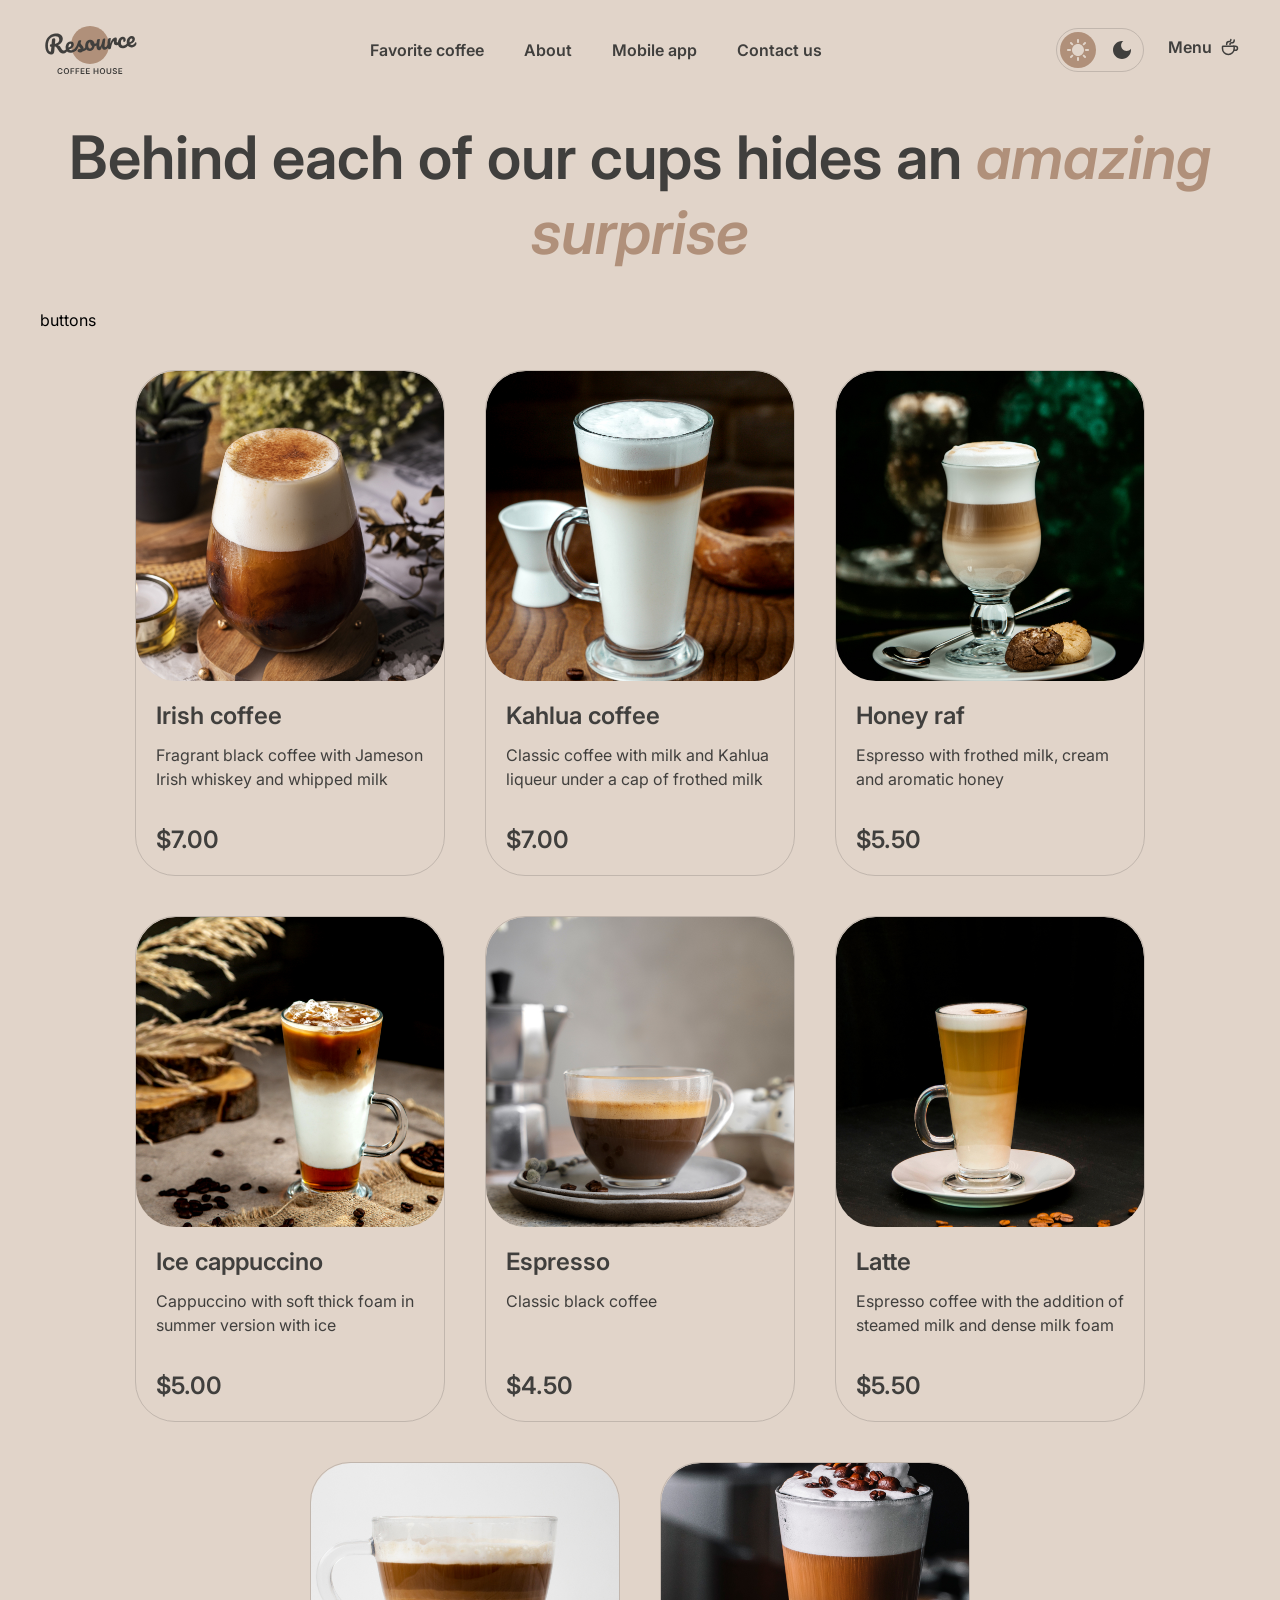
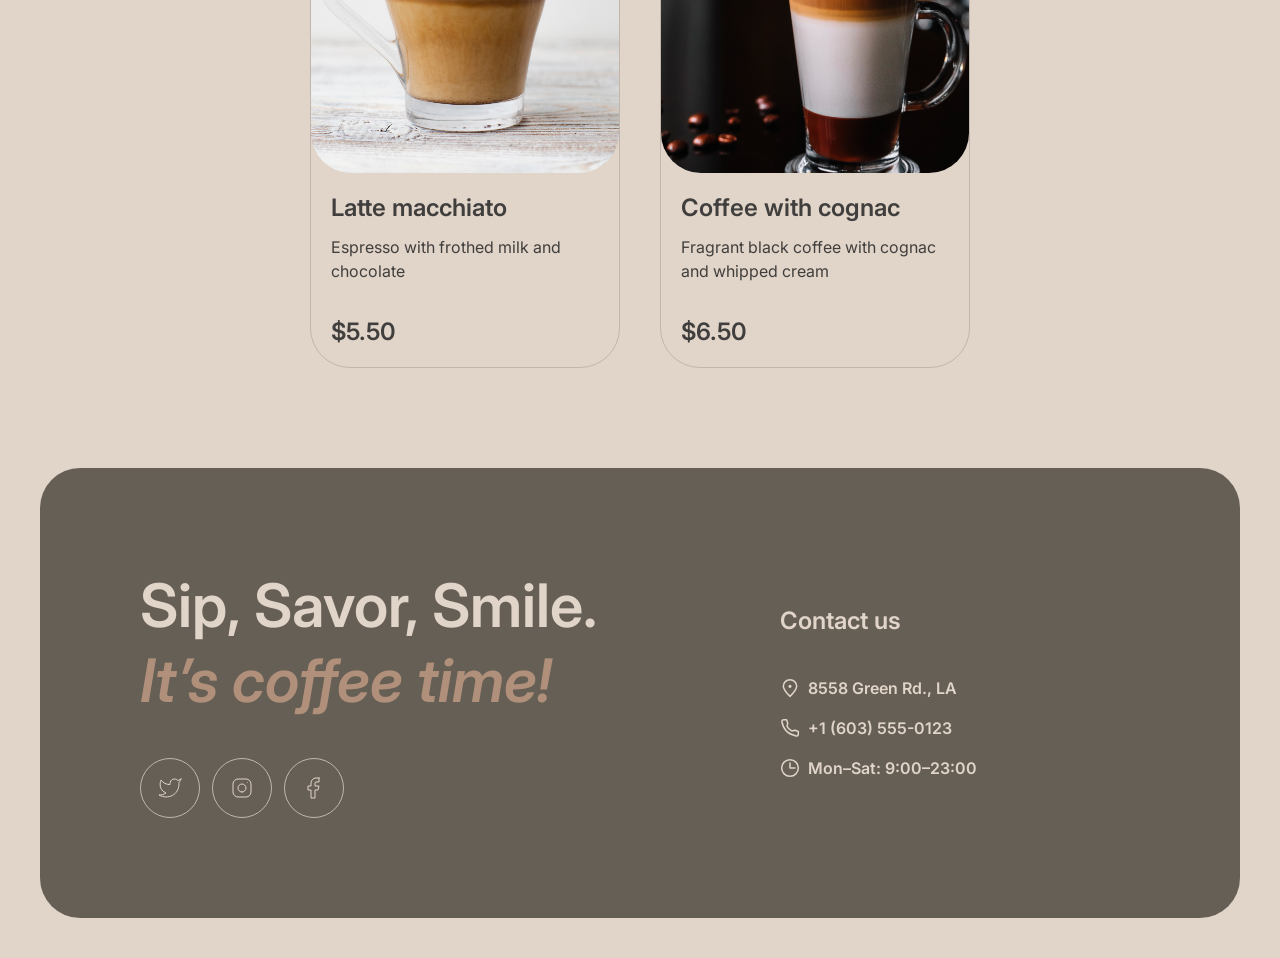
==== menu.html @ b84b6c37 "fix: add menu page" ====
<!doctype html>
<html lang="en">
<head>
    <meta charset="UTF-8">
    <meta name="viewport" content="width=device-width, initial-scale=1">
    <meta http-equiv="X-UA-Compatible" content="ie=edge">
    <link rel="stylesheet" href="styles/menu.css">
    <link rel="preconnect" href="https://fonts.googleapis.com">
    <link rel="preconnect" href="https://fonts.gstatic.com" crossorigin>
    <link href="https://fonts.googleapis.com/css2?family=Inter:ital,opsz,wght@0,14..32,100..900;1,14..32,100..900&display=swap" rel="stylesheet">
    <script src="./scripts/toggle-button.js" defer></script>
    <title>Coffee House - Menu</title>
</head>
<body>
    <header class="header">
        <div class="header-container">
        <div class="logo">
            <nav class="logo__nav">
                <a href="index.html" class="logo__link">
                    <img class="logo__img" src="pictures/svg/logo.svg" alt="Coffee House Logo">
                </a>
            </nav>
        </div>
        <nav class="header-container__nav">
            <ul class="navigation-list">
                <li class="navigation-list__item">
                    <a href="index.html" class="navigation-list__link">Favorite coffee</a>
                </li>
                <li class="navigation-list__item">
                    <a href="index.html" class="navigation-list__link">About</a>
                </li>
                <li class="navigation-list__item">
                    <a href="index.html" class="navigation-list__link">Mobile app</a>
                </li>
                <li class="navigation-list__item">
                    <a href="index.html" class="navigation-list__link">Contact us</a>
                </li>
            </ul>
        </nav>
        <div class="buttons">
            <button class="toggle-button" id="theme-button" aria-label="Toggle button">
                <span class="toggle-button__item toggle-button__item--sun">
                    <img src="pictures/svg/sun.svg" alt="Sun">
                </span>
                <span class="toggle-button__item toggle-button__item--moon">
                    <img src="pictures/svg/moon.svg" alt="Moon">
                </span>
            </button>
            <div class="burger-button">
                <div class="burger-button__item"></div>
                <div class="burger-button__item"></div>
            </div>
            <nav class="header-container__menu-button">
                <a href="menu.html" class="navigation-list__item navigation-list__link navigation-list__link_icon">
                    <span>Menu</span>
                    <img class="cup-icon__img" src="pictures/svg/coffee-cup.svg" alt="coffee-cup-icon">
                </a>
            </nav>
        </div>
    </div>
    </header>
    <main class="main">
        <section class="menu-container">
            <h1 class="menu-container__title">
                Behind each of our cups hides an <i>amazing surprise</i>
            </h1>
            <div>buttons</div>
            <ul class="menu-list">
                <li class="menu-list__item">
                    <div class="menu-list__image-box">
                        <img class="menu-list__img" src="./pictures/png/coffee-1.png" alt="Irish coffee">
                    </div>
                    <div class="menu-list-content">
                        <h2 class="menu-list-content__title">Irish coffee</h2>
                        <p class="menu-list-content__description">
                            Fragrant black coffee with
                            Jameson Irish whiskey and
                            whipped milk
                        </p>
                        <p class="menu-list-content__price">$7.00</p>
                    </div>
                </li>
                <li class="menu-list__item">
                    <div class="menu-list__image-box">
                        <img class="menu-list__img" src="./pictures/png/coffee-2.png" alt="Kahlua coffee">
                    </div>
                    <div class="menu-list-content">
                        <h2 class="menu-list-content__title">Kahlua coffee</h2>
                        <p class="menu-list-content__description">
                            Classic coffee with milk and Kahlua liqueur under a cap of frothed milk
                        </p>
                        <p class="menu-list-content__price">$7.00</p>
                    </div>
                </li>
                <li class="menu-list__item">
                    <div class="menu-list__image-box">
                        <img class="menu-list__img" src="./pictures/png/coffee-3.png" alt="Honey raf">
                    </div>
                    <div class="menu-list-content">
                        <h2 class="menu-list-content__title">Honey raf</h2>
                        <p class="menu-list-content__description">
                            Espresso with frothed milk, cream and aromatic honey
                        </p>
                        <p class="menu-list-content__price">$5.50</p>
                    </div>
                </li>
                <li class="menu-list__item">
                    <div class="menu-list__image-box">
                        <img class="menu-list__img" src="./pictures/png/coffee-4.png" alt="Ice cappuccino">
                    </div>
                    <div class="menu-list-content">
                        <h2 class="menu-list-content__title">Ice cappuccino</h2>
                        <p class="menu-list-content__description">
                            Cappuccino with soft thick foam in summer version with ice
                        </p>
                        <p class="menu-list-content__price">$5.00</p>
                    </div>
                </li>
                <li class="menu-list__item">
                    <div class="menu-list__image-box">
                        <img class="menu-list__img" src="./pictures/png/coffee-5.png" alt="Espresso">
                    </div>
                    <div class="menu-list-content">
                        <h2 class="menu-list-content__title">Espresso</h2>
                        <p class="menu-list-content__description">
                            Classic black coffee
                        </p>
                        <p class="menu-list-content__price">$4.50</p>
                    </div>
                </li>
                <li class="menu-list__item">
                    <div class="menu-list__image-box">
                        <img class="menu-list__img" src="./pictures/png/coffee-6.png" alt="Latte">
                    </div>
                    <div class="menu-list-content">
                        <h2 class="menu-list-content__title">Latte</h2>
                        <p class="menu-list-content__description">
                            Espresso coffee with the addition of steamed milk and dense milk foam
                        </p>
                        <p class="menu-list-content__price">$5.50</p>
                    </div>
                </li>
                <li class="menu-list__item">
                    <div class="menu-list__image-box">
                        <img class="menu-list__img" src="./pictures/png/coffee-7.png" alt="Latte macchiato">
                    </div>
                    <div class="menu-list-content">
                        <h2 class="menu-list-content__title">Latte macchiato</h2>
                        <p class="menu-list-content__description">
                            Espresso with frothed milk and chocolate
                        </p>
                        <p class="menu-list-content__price">$5.50</p>
                    </div>
                </li>
                <li class="menu-list__item">
                    <div class="menu-list__image-box">
                        <img class="menu-list__img" src="./pictures/png/coffee-8.png" alt="Coffee with cognac">
                    </div>
                    <div class="menu-list-content">
                        <h2 class="menu-list-content__title">Coffee with cognac</h2>
                        <p class="menu-list-content__description">
                            Fragrant black coffee with cognac and whipped cream
                        </p>
                        <p class="menu-list-content__price">$6.50</p>
                    </div>
                </li>
            </ul>
            <button class="load-button">
                <svg width="24" height="24" viewBox="0 0 24 24" fill="none" xmlns="http://www.w3.org/2000/svg">
                    <path d="M21.8883 13.5C21.1645 18.3113 17.013 22 12 22C6.47715 22 2 17.5228 2 12C2 6.47715 6.47715 2 12 2C16.1006 2 19.6248 4.46819 21.1679 8" stroke="#403F3D" stroke-linecap="round" stroke-linejoin="round"/>
                    <path d="M17 8H21.4C21.7314 8 22 7.73137 22 7.4V3" stroke="#403F3D" stroke-linecap="round" stroke-linejoin="round"/>
                </svg>
            </button>
        </section>
    </main>
    <footer id="contact-us" class="footer">
        <div class="footer-container">
            <div class="footer-content">
                <div class="footer-offer">
                    <h2 class="footer-offer__title">
                        Sip, Savor, Smile.
                        <i>It’s coffee time!</i>
                    </h2>
                    <ul class="footer-links">
                        <li class="footer-links__item">
                            <a href="#" aria-label="Twitter link">
                                <svg class="footer-links__icon" width="24" height="24" viewBox="0 0 24 24" fill="none" xmlns="http://www.w3.org/2000/svg">
                                    <path d="M23 3.01006C23 3.01006 20.9821 4.20217 19.86 4.54006C19.2577 3.84757 18.4573 3.35675 17.567 3.13398C16.6767 2.91122 15.7395 2.96725 14.8821 3.29451C14.0247 3.62177 13.2884 4.20446 12.773 4.96377C12.2575 5.72309 11.9877 6.62239 12 7.54006V8.54006C10.2426 8.58562 8.50127 8.19587 6.93101 7.4055C5.36074 6.61513 4.01032 5.44869 3 4.01006C3 4.01006 -1 13.0101 8 17.0101C5.94053 18.408 3.48716 19.109 1 19.0101C10 24.0101 21 19.0101 21 7.51006C20.9991 7.23151 20.9723 6.95365 20.92 6.68006C21.9406 5.67355 23 3.01006 23 3.01006Z" stroke="#E1D4C9" stroke-linecap="round" stroke-linejoin="round"/>
                                </svg>
                            </a>
                        </li>
                        <li class="footer-links__item">
                            <a href="#" aria-label="Instagram link">
                                <svg class="footer-links__icon" width="24" height="24" viewBox="0 0 24 24" fill="none" xmlns="http://www.w3.org/2000/svg">
                                    <path d="M12 16C14.2091 16 16 14.2091 16 12C16 9.79086 14.2091 8 12 8C9.79086 8 8 9.79086 8 12C8 14.2091 9.79086 16 12 16Z" stroke="#E1D4C9" stroke-linecap="round" stroke-linejoin="round"/>
                                    <path d="M3 16V8C3 5.23858 5.23858 3 8 3H16C18.7614 3 21 5.23858 21 8V16C21 18.7614 18.7614 21 16 21H8C5.23858 21 3 18.7614 3 16Z" stroke="#E1D4C9"/>
                                    <path d="M17.5 6.51L17.51 6.49889" stroke="#E1D4C9" stroke-linecap="round" stroke-linejoin="round"/>
                                </svg>
                            </a>
                        </li>
                        <li class="footer-links__item">
                            <a href="#" aria-label="Facebook link">
                                <svg class="footer-links__icon" width="24" height="24" viewBox="0 0 24 24" fill="none" xmlns="http://www.w3.org/2000/svg">
                                    <path d="M17 2H14C12.6739 2 11.4021 2.52678 10.4645 3.46447C9.52678 4.40215 9 5.67392 9 7V10H6V14H9V22H13V14H16L17 10H13V7C13 6.73478 13.1054 6.48043 13.2929 6.29289C13.4804 6.10536 13.7348 6 14 6H17V2Z" stroke="#E1D4C9" stroke-linecap="round" stroke-linejoin="round"/>
                                </svg>
                            </a>
                        </li>
                    </ul>
                </div>
                <div class="footer-contact-info">
                    <h3>Contact us</h3>
                    <ul class="contact-list">
                        <li class="contact-list__item">
                            <img src="./pictures/svg/location-icon.svg" alt="Location icon">
                            <span>8558 Green Rd., LA</span>
                        </li>
                        <li class="contact-list__item">
                            <img src="./pictures/svg/phone-icon.svg" alt="Phone icon">
                            <span>+1 (603) 555-0123</span>
                        </li>
                        <li class="contact-list__item">
                            <img src="./pictures/svg/clock-icon.svg" alt="Time icon">
                            <span>Mon–Sat: 9:00–23:00</span>
                        </li>
                    </ul>
                </div>
            </div>
        </div>
    </footer>
</body>
</html>
---- styles/menu.css ----
@import "reset.css";
@import "variables.css";

html {
    scroll-behavior: smooth;
}

body {
    background-color: var(--backround-color);
    font-family: "Inter", sans-serif;
    font-optical-sizing: auto;
    transition: background-color 0.3s ease;
}

.header {
    padding: 20px 16px;
}

.header-title {
    position: relative;
    background-image: url('../pictures/png/header-image.png');
    background-position: center;
    background-repeat: no-repeat;
    background-size: cover;
    min-height: 552px;
    margin-top: 20px;
    padding: 60px 16px;
    border-radius: 40px;
}

.header-title__heading {
    font-size: 42px;
    font-weight: 600;
    line-height: 114%;
    color: #E1D4C9;
}

.header-title__text {
    font-size: 16px;
    font-weight: 400;
    line-height: 1.5;
    color: #E1D4C9;
    text-align: left;
}

.header-title__text br {
    display: none;
}

.header-title__heading > i {
    color: var(--header-text-color-italic);
}

.header-title__container {
    max-width: 100%;
    display: flex;
    flex-direction: column;
    row-gap: 40px;
}

.header-container {
    display: flex;
    align-items: center;
    justify-content: space-between;
}

.header-title__button {
    width: 200px;
    display: inline-flex;
    align-items: center;
    justify-content: center;
    gap: 8px;
    padding: 20px 64px;
    border-radius: 100px;
    background-color: var(--header-text-color);
    color: var(--navigation-item-color);
    transition: background-color 0.3s ease;
}

#cup-icon-button {
    display: block;
    width: 20px;
    height: 20px;
    transition: width 0.3s ease, opacity 0.3s ease, transform 0.3s ease;
}

.header-title__button > span {
    font-size: 16px;
    font-weight: 600;
    line-height: 1.5;
}

.header-container__nav {
    display: none;
}

.buttons {
    display: flex;
    justify-content: space-between;
    align-items: center;
    gap: 12px;
}

.toggle-button {
    display: inline-flex;
    align-items: center;
    gap: 8px;
    padding: 3px;
    background-color: transparent;
    border: 1px solid var(--color-silk);
    border-radius: 100px;
    transition: background-color 0.3s ease;
}

.toggle-button__item {
    display: flex;
    align-items: center;
    justify-content: center;
    width: 36px;
    height: 36px;
    border-radius: 50px;
    transition: background-color 0.3s ease, filter 0.3s ease;
}

.toggle-button__item--sun {
    background-color: var(--sun-button-color);
}

.toggle-button__item--moon {
    background-color: var(--moon-button-color);
}

.dark-theme .toggle-button__item--moon img {
    filter: invert(93%) sepia(6%) saturate(351%) hue-rotate(334deg) brightness(96%) contrast(85%);
}

.header-container__menu-button {
    display: none;
}

.burger-button {
    display: flex;
    flex-direction: column;
    justify-content: center;
    align-items: center;
    width: 44px;
    height: 44px;
    border: 1px solid var(--color-bright-green);
    border-radius: 50%;
    gap: 8px;
}

.burger-button__item {
    width: 16px;
    border: 1px solid var(--color-tuatara);
}

.main {
    padding: 20px 16px 100px;
}

.menu-container {
    display: flex;
    flex-direction: column;
    row-gap: 40px;
}

.menu-container__title {
    font-size: 32px;
    font-weight: 600;
    line-height: 1.25;
    text-align: center;
    color: var(--color-tuatara);
}

.menu-container__title i {
    color: #B0907A;
}

.menu-list {
    display: flex;
    flex-direction: column;
    align-items: center;
    width: 100%;
    gap: 40px;
    margin: 0 auto;
}

.menu-list .menu-list__item:nth-child(n+5) {
    display: none;
}

.menu-list .menu-list__item.is-visible {
    display: flex !important;
}

.menu-list__item {
    position: relative;
    display: flex;
    flex-direction: column;
    width: 100%;
    max-width: 310px;
    border: 1px solid var(--color-silk);
    border-radius: 40px;
    overflow: hidden;
    transition: all 0.3s ease;
    height: 506px;
}

.menu-list__image-box {
    width: 100%;
    height: 310px;
    overflow: hidden;
    border-radius: 40px;
}

.menu-list__img {
    width: 100%;
    height: 100%;
    object-fit: cover;
    transform: scale(1.1);
    transition: transform 0.3s ease;
}

.menu-list-content {
    padding: 20px;
    display: flex;
    flex-direction: column;
    row-gap: 12px;
}

.menu-list-content__price {
    position: absolute;
    bottom: 20px;
}

.menu-list-content__title, .menu-list-content__price {
    font-size: 24px;
    font-weight: 600;
    line-height: 1.25;
    color: var(--color-tuatara);
    transition: color 0.3s ease;
}

.menu-list-content__description {
    font-size: 16px;
    font-weight: 400;
    line-height: 1.5;
    color: var(--color-tuatara);
    transition: color 0.3s ease;
}

.load-button {
    display: flex;
    align-items: center;
    justify-content: center;
    width: 60px;
    height: 60px;
    margin:  0 auto;
    background-color: transparent;
    border: 1px solid var(--color-silk);
    border-radius: 50%;
    cursor: pointer;
    transition: all 0.3s ease;
}

.footer {
    position: relative;
    padding-bottom: 40px;
    padding-left: 40px;
    padding-right: 40px;
}

.footer-container {
    width: 100%;
    background-color: var(--footer-bf-color);
    padding: 60px 16px;
    border-radius: 40px;
}

.footer-content {
    display: flex;
    flex-direction: column;
    row-gap: 40px;
}

.footer-offer {
    display: flex;
    flex-direction: column;
    row-gap: 40px;
}

.footer-offer__title {
    font-size: 32px;
    font-weight: 600;
    line-height: 1.25;
    color: #E1D4C9;
}

.footer-offer__title > i {
    color: #B0907A;
}

.footer-links {
    display: flex;
    align-items: center;
    column-gap: 12px;
}

.footer-links__item {
    position: relative;
    width: 60px;
    height: 60px;
    border-radius: 50%;
    border: 1px solid var(--link-button-border-color);
    background-color: transparent;
    transition: background-color 0.3s ease;
}

.footer-links__item:hover {
    background-color: var(--hover-button-color);
    border: 1px solid transparent;
    transition: all .3s ease;
}

.footer-links__item a {
    width: 100%;
    height: 100%;
    display: flex;
    align-items: center;
    justify-content: center;
}

.footer-contact-info {
    display: flex;
    flex-direction: column;
    row-gap: 40px;
}

.contact-list {
    display: flex;
    flex-direction: column;
    row-gap: 16px;
}

.footer-contact-info h3 {
    font-size: 24px;
    font-weight: 600;
    line-height: 1.25;
    color: #E1D4C9;
}

.contact-list__item {
    display: flex;
    align-items: center;
    gap: 8px;
    cursor: pointer;
}

.contact-list__item span {
    font-size: 16px;
    font-weight: 600;
    line-height: 1.5;
    color: #E1D4C9;
}

@media screen and (min-width: 768px) {
    .header {
        padding: 20px 40px;
    }

    .header-title {
        min-height: 724px;
        padding: 100px 60px;
    }

    .header-title__heading {
        font-size: 72px;
    }

    .header-title__text {
        text-align: justify;
    }

    .header-title__text br {
        display: inline-block;
    }

    .main {
        padding: 20px 40px 100px;
    }

    .menu-container__title {
        font-size: 60px;
    }

    .menu-list {
        flex-direction: row;
        flex-wrap: wrap;
        justify-content: center;
        align-items: flex-start;
        gap: 40px;
        max-width: 736px;
    }

    .menu-list__item {
        width: calc(50% - 40px);
        max-width: 310px;
    }

    .footer-container {
        padding: 100px 60px;
    }

    .footer-offer__title {
        font-size: 60px;
        max-width: 540px;
        width: 100%;
    }

    @media (hover: hover) {}
}

@media screen and (min-width: 1024px) {
    .header-container {
        display: grid;
        grid-template-columns: minmax(100px, 388px) minmax(456px,788px) auto;
    }

    .header-title {
        min-height: 644px;
        padding: 100px 100px;
    }

    .header-container__nav {
        display: block;
    }

    .navigation-list {
        display: flex;
        align-items: center;
        gap: 40px;
    }

    .navigation-list__item {
        font-size: 16px;
        font-weight: 600;
        line-height: 1.5;
    }

    .navigation-list__link {
        color: var(--navigation-item-color);
        text-decoration: none;
        transition: all 0.3s ease;
        position: relative;
        padding-bottom: 6px;
    }

    .navigation-list__link_icon {
        display: inline-flex;
        align-items: center;
        gap: 8px;
    }

    .navigation-list__link::after {
        content: "";
        position: absolute;
        left: 0;
        bottom: 0;
        width: 100%;
        height: 2px;
        background-color: var(--color-bright-green);
        opacity: 0;
        transform: scaleX(0);
        transition: transform 0.3s ease, opacity 0.3s ease;
    }

    .burger-button {
        display: none;
        pointer-events: none;
    }

    .buttons {
        gap: 24px;
    }

    .header-container__menu-button {
        display: block;
        cursor: pointer;
    }

    .header-title__button #cup-icon-button {
        width: 0;
        opacity: 0;
        transform: scale(0);
    }

    .menu-list {
        justify-content: center;
        max-width: 1360px;
    }

    .menu-list__item {
        width: calc(50% - 40px);
        max-width: 310px;
    }

    .menu-list .menu-list__item:nth-child(n+5) {
        display: flex;
    }

    .menu-list .menu-list__item.is-visible {
        display: none !important;
    }

    .load-button {
        display: none;
    }

    .footer-container {
        padding: 100px;
    }

    .footer-content {
        flex-direction: row;
        align-items: center;
        column-gap: 100px;
    }

    @media (hover: hover) {
        .header-title__button:hover #cup-icon-button {
            width: 20px;
            opacity: 1;
            transform: scale(1);
            margin-left: 8px;
        }

    }
}

@media (hover: hover) {
    .toggle-button:hover .toggle-button__item--moon {
        background-color: var(--color-bright-green);
    }
    .toggle-button:hover .toggle-button__item--moon img{
        filter: invert(93%) sepia(6%) saturate(351%) hue-rotate(334deg) brightness(96%) contrast(85%);
    }

    .dark-theme .toggle-button:hover .toggle-button__item--moon {
        background-color: var(--moon-button-color);
    }

    .dark-theme .toggle-button:hover .toggle-button__item--sun {
        background: #403F3D;
    }

    .navigation-list__link:hover::after {
        opacity: 1;
        transform: scaleX(1);
    }

    .footer-links__item:hover .footer-links__icon path{
        stroke: var(--hover-stroke-color);
    }
}
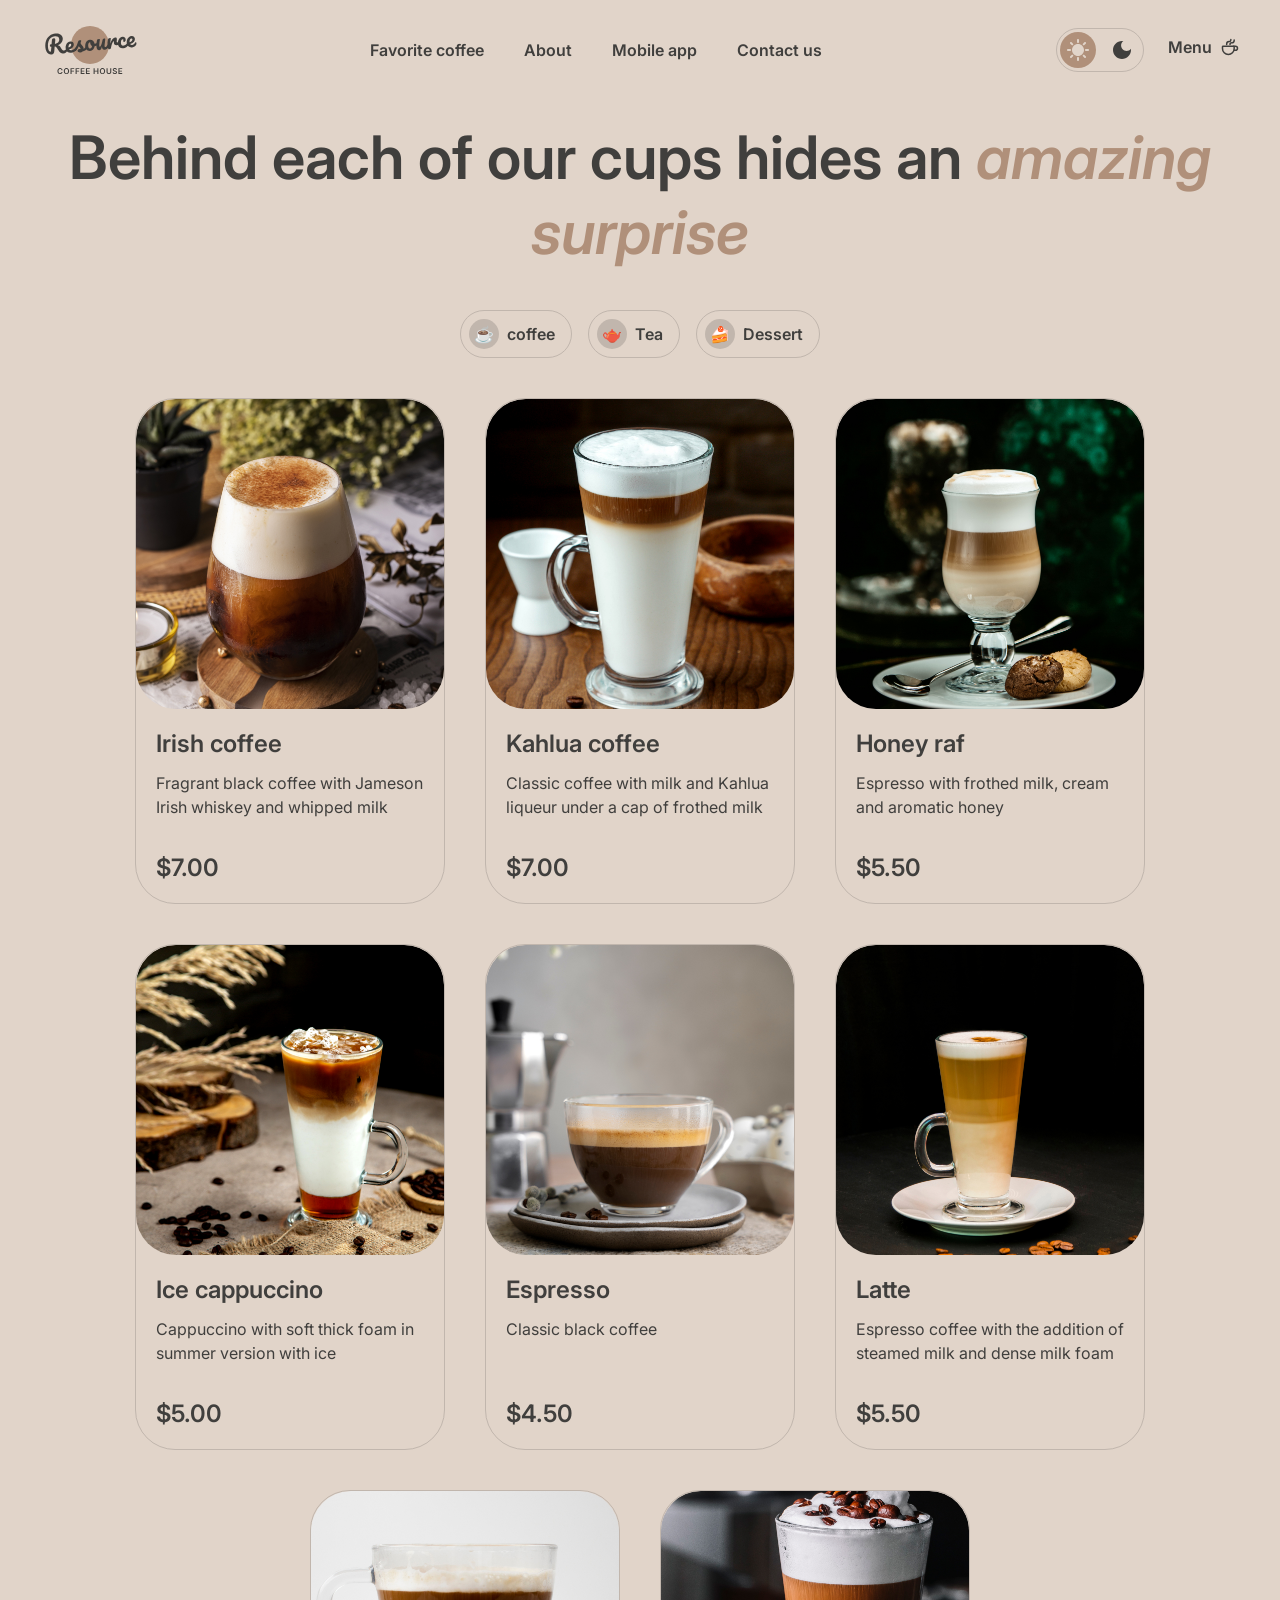
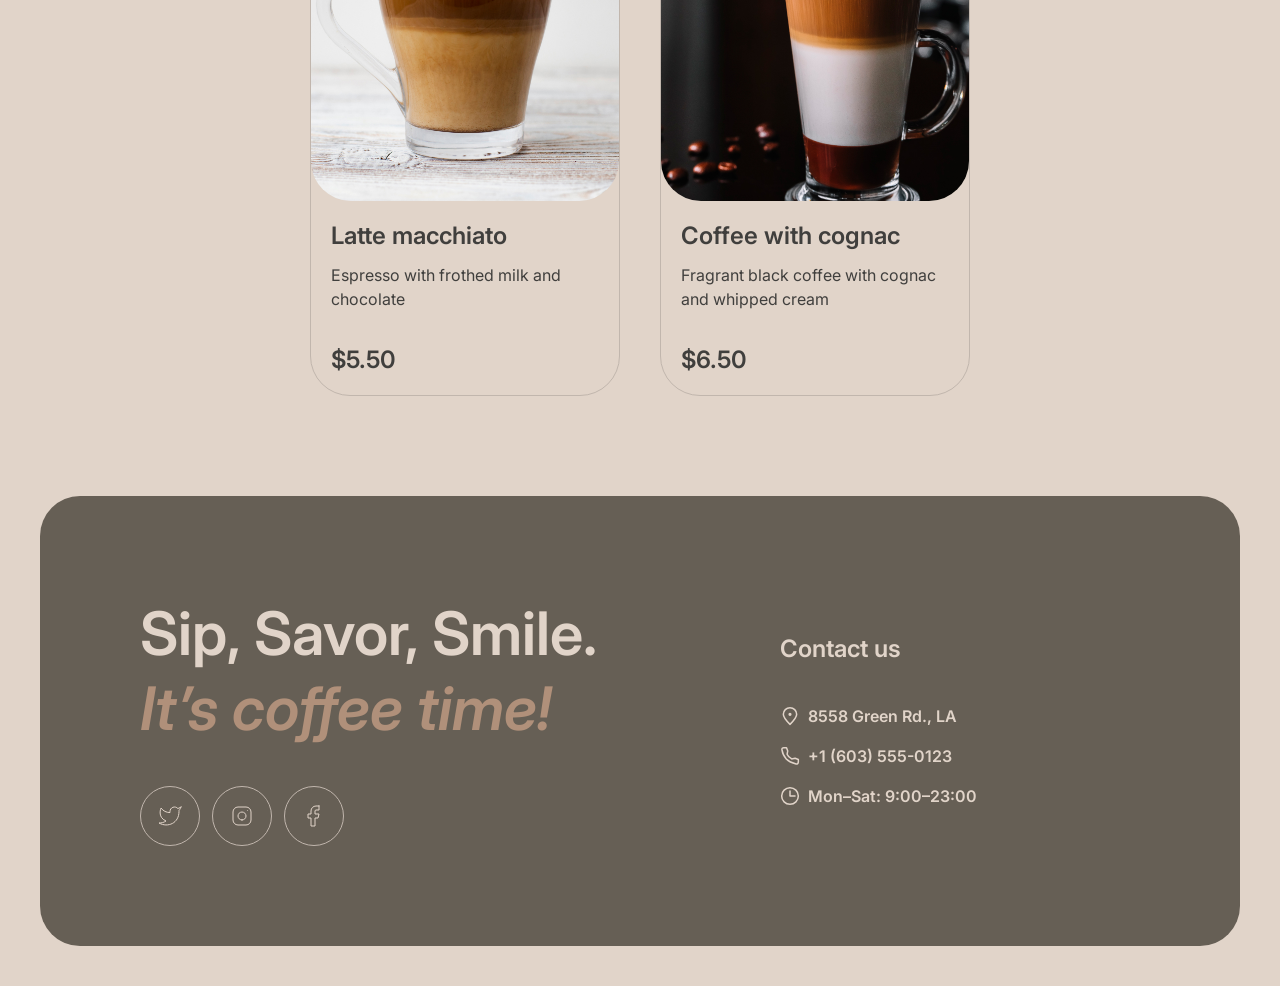
==== commit fe230331: "fix: menu buttons has been added" ====
--- a/menu.html
+++ b/menu.html
@@ -64,7 +64,20 @@
             <h1 class="menu-container__title">
                 Behind each of our cups hides an <i>amazing surprise</i>
             </h1>
-            <div>buttons</div>
+            <div class="menu-buttons">
+                <div class="tab-button">
+                    <div class="tab-button__icon">☕</div>
+                    <span class="tab-button__text">coffee</span>
+                </div>
+                <div class="tab-button">
+                    <div class="tab-button__icon">🫖</div>
+                    <span class="tab-button__text">Tea</span>
+                </div>
+                <div class="tab-button">
+                    <div class="tab-button__icon">🍰</div>
+                    <span class="tab-button__text">Dessert</span>
+                </div>
+            </div>
             <ul class="menu-list">
                 <li class="menu-list__item">
                     <div class="menu-list__image-box">
--- a/styles/menu.css
+++ b/styles/menu.css
@@ -175,6 +175,50 @@
 
 .menu-container__title i {
     color: #B0907A;
+}
+
+.menu-buttons {
+    display: flex;
+    align-items: center;
+    justify-content: center;
+    column-gap: 16px;
+}
+
+.tab-button {
+    padding: 8px;
+    border: 1px solid var(--color-silk);
+    background-color: transparent;
+    border-radius: 100px;
+    display: flex;
+    align-items: center;
+    column-gap: 8px;
+    cursor: pointer;
+    transition: background-color 0.3s ease;
+}
+
+.tab-button:hover {
+    background-color: var(--button-app-color);
+    transition: background-color 0.3s ease;
+}
+
+.tab-button__icon {
+    width: 30px;
+    height: 30px;
+    background-color: var(--color-silk);
+    border-radius: 50%;
+    display: flex;
+    justify-content: center;
+    align-items: center;
+    transition: background-color 0.3s ease;
+}
+
+.tab-button__text {
+    font-size: 16px;
+    font-weight: 600;
+    line-height: 1.5;
+    color: var(--color-tuatara);
+    padding-right: 8px;
+    transition: color 0.3s ease;
 }
 
 .menu-list {
@@ -562,4 +606,14 @@
     .footer-links__item:hover .footer-links__icon path{
         stroke: var(--hover-stroke-color);
     }
-}
+
+    .tab-button:hover .tab-button__icon {
+        background-color: var(--header-text-color);
+        transition: background-color 0.3s ease;
+    }
+
+    .tab-button:hover .tab-button__text {
+        color: #E1D4C9;
+        transition: color 0.3s ease;
+    }
+}
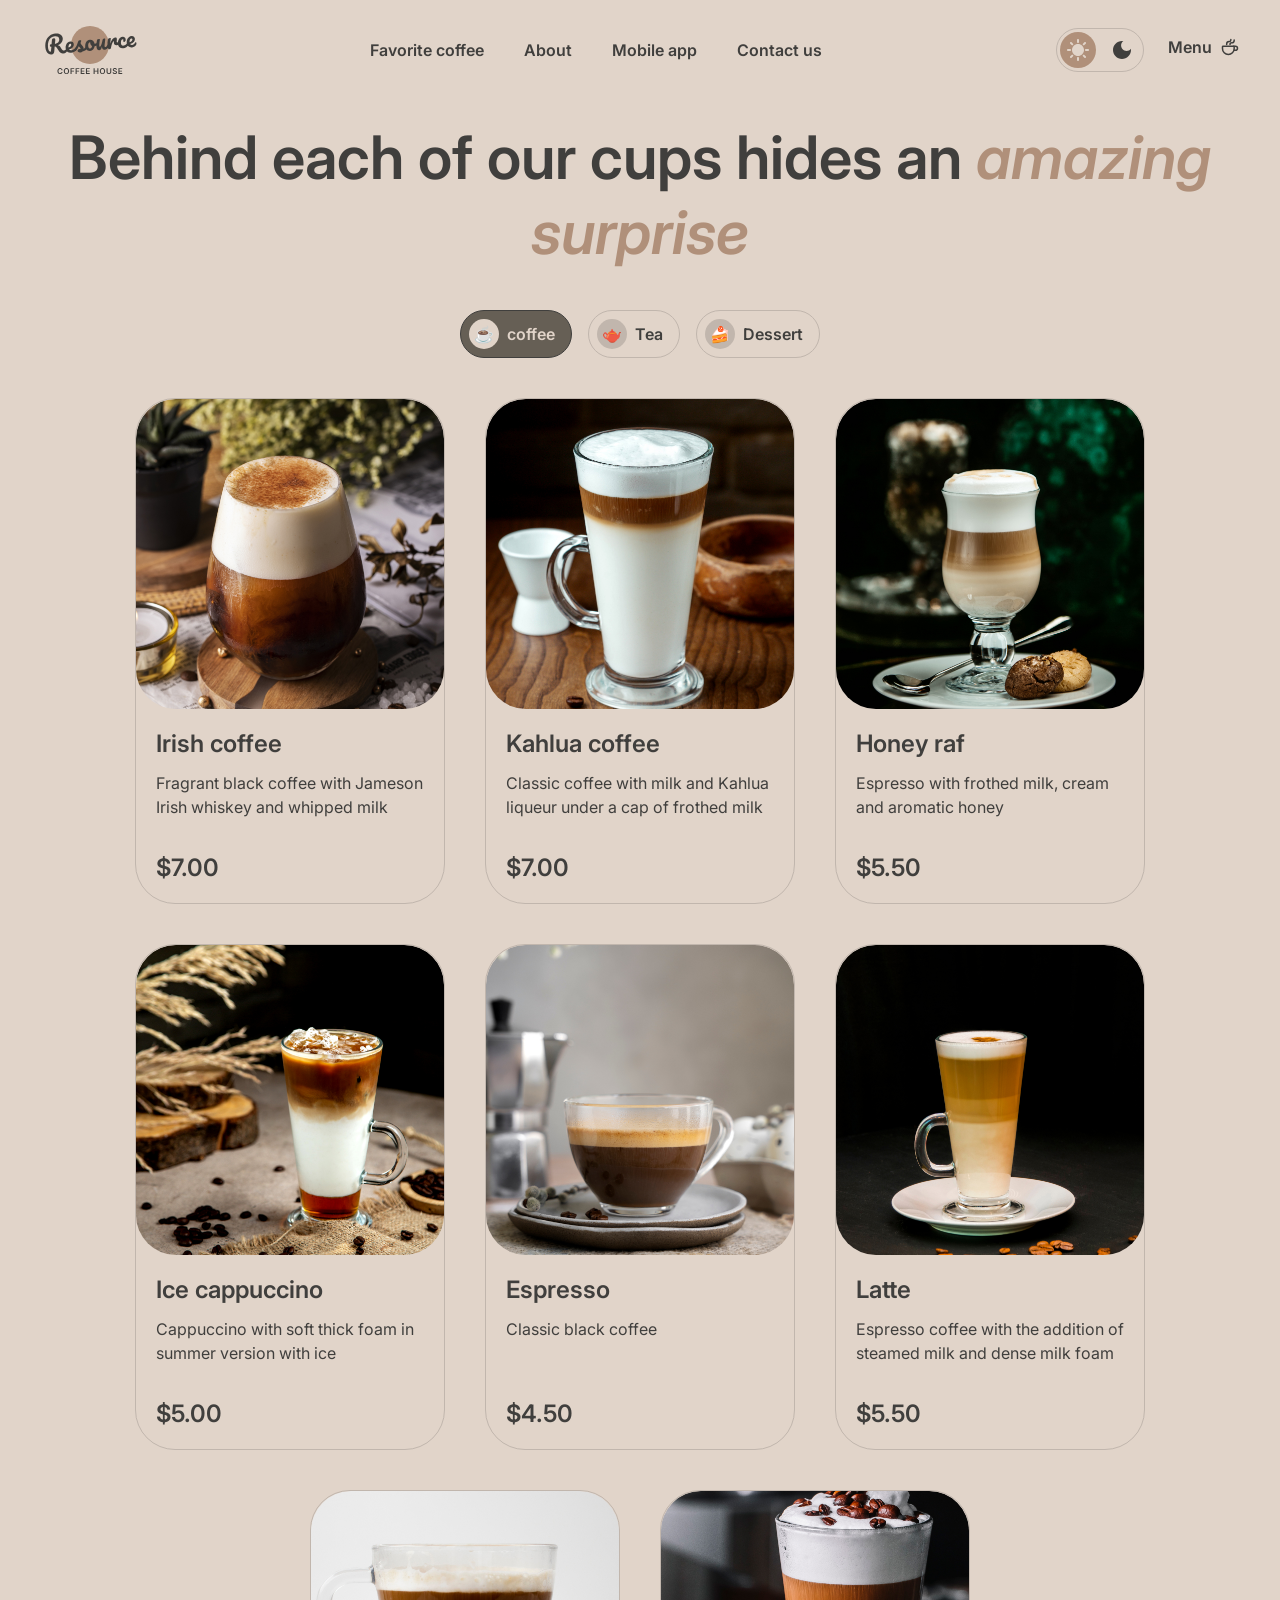
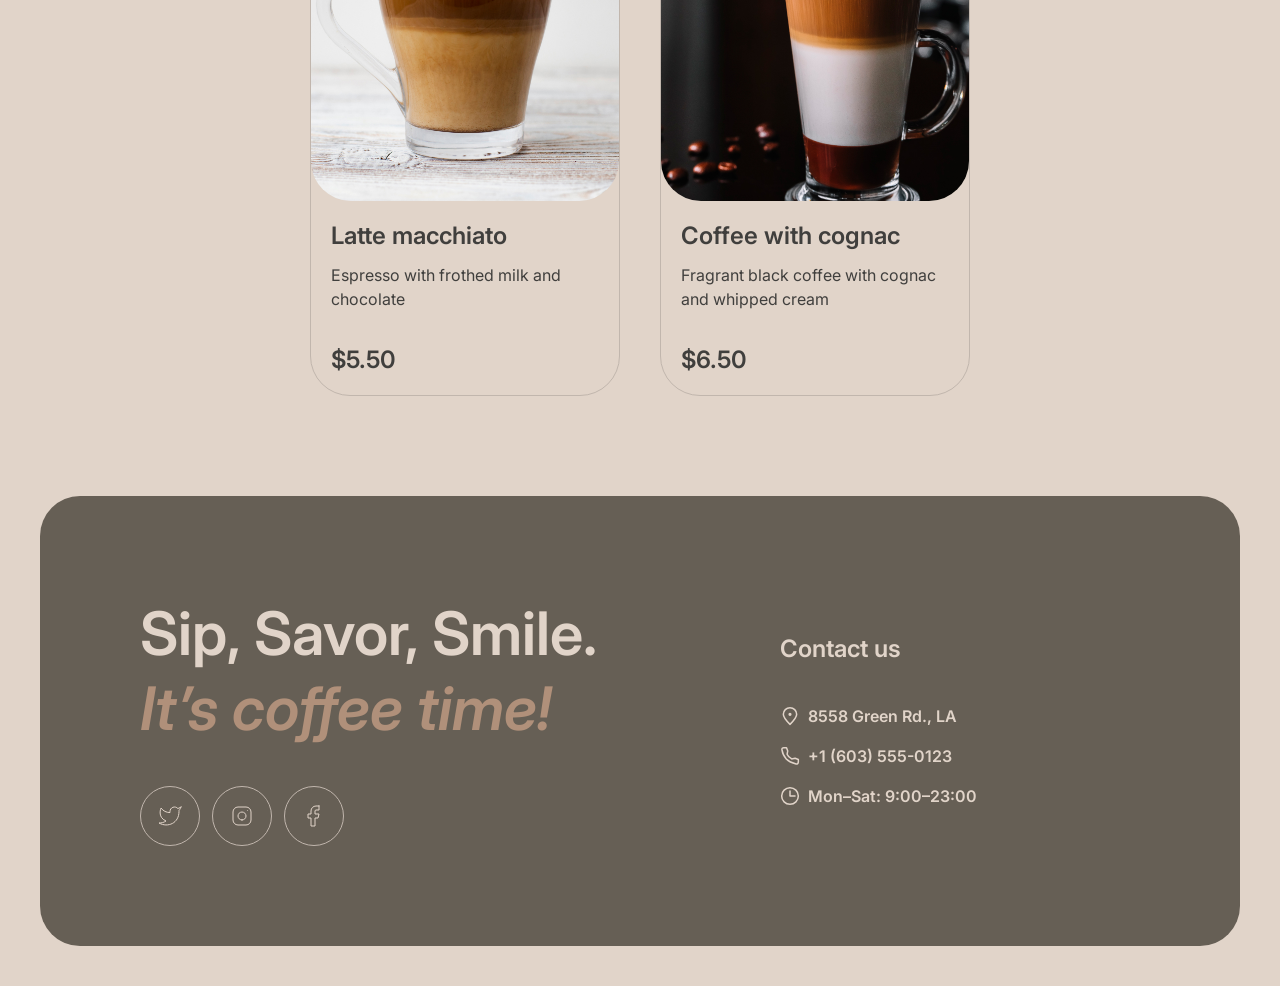
==== commit c3ed7c64: "fix: add tab section logic" ====
--- a/menu.html
+++ b/menu.html
@@ -4,11 +4,17 @@
     <meta charset="UTF-8">
     <meta name="viewport" content="width=device-width, initial-scale=1">
     <meta http-equiv="X-UA-Compatible" content="ie=edge">
+    <link rel="icon" href="./pictures/favicon/favicon.ico" sizes="any">
+    <link rel="icon" href="./pictures/favicon/icon.png" type="image/png">
+    <link rel="apple-touch-icon" href="./pictures/favicon/apple-touch-icon.png">
+    <link rel="manifest" href="./manifest.webmanifest">
     <link rel="stylesheet" href="styles/menu.css">
     <link rel="preconnect" href="https://fonts.googleapis.com">
     <link rel="preconnect" href="https://fonts.gstatic.com" crossorigin>
     <link href="https://fonts.googleapis.com/css2?family=Inter:ital,opsz,wght@0,14..32,100..900;1,14..32,100..900&display=swap" rel="stylesheet">
     <script src="./scripts/toggle-button.js" defer></script>
+    <script src="./scripts/burger-menu.js" defer></script>
+    <script src="./scripts/catalog.js" type="module"></script>
     <title>Coffee House - Menu</title>
 </head>
 <body>
@@ -24,16 +30,16 @@
         <nav class="header-container__nav">
             <ul class="navigation-list">
                 <li class="navigation-list__item">
-                    <a href="index.html" class="navigation-list__link">Favorite coffee</a>
+                    <a href="index.html#favorite-section" class="navigation-list__link">Favorite coffee</a>
                 </li>
                 <li class="navigation-list__item">
-                    <a href="index.html" class="navigation-list__link">About</a>
+                    <a href="index.html#about-section" class="navigation-list__link">About</a>
                 </li>
                 <li class="navigation-list__item">
-                    <a href="index.html" class="navigation-list__link">Mobile app</a>
+                    <a href="index.html#mobile-app-section" class="navigation-list__link">Mobile app</a>
                 </li>
                 <li class="navigation-list__item">
-                    <a href="index.html" class="navigation-list__link">Contact us</a>
+                    <a href="#contact-us" class="navigation-list__link">Contact us</a>
                 </li>
             </ul>
         </nav>
@@ -58,6 +64,28 @@
             </nav>
         </div>
     </div>
+        <div class="header-burger-menu">
+            <nav class="header-burger-menu__nav">
+                <ul class="burger-navigation">
+                    <li class="burger-navigation__item">
+                        <a href="index.html#favorite-section" class="burger-navigation__link">Favorite coffee</a>
+                    </li>
+                    <li class="burger-navigation__item">
+                        <a href="index.html#about-section" class="burger-navigation__link">About</a>
+                    </li>
+                    <li class="burger-navigation__item">
+                        <a href="index.html#mobile-app-section" class="burger-navigation__link">Mobile app</a>
+                    </li>
+                    <li class="burger-navigation__item">
+                        <a href="#contact-us" class="burger-navigation__link">Contact us</a>
+                    </li>
+                </ul>
+            </nav>
+            <a href="./menu.html" class="navigation-list__link_icon burger-menu__button">
+                <span>Menu</span>
+                <img class="cup-icon__img" src="./pictures/svg/coffee-cup.svg" alt="coffee-cup-icon">
+            </a>
+        </div>
     </header>
     <main class="main">
         <section class="menu-container">
@@ -65,120 +93,21 @@
                 Behind each of our cups hides an <i>amazing surprise</i>
             </h1>
             <div class="menu-buttons">
-                <div class="tab-button">
+                <div class="tab-button tab-button_active" data-category="coffee">
                     <div class="tab-button__icon">☕</div>
                     <span class="tab-button__text">coffee</span>
                 </div>
-                <div class="tab-button">
+                <div class="tab-button" data-category="tea">
                     <div class="tab-button__icon">🫖</div>
                     <span class="tab-button__text">Tea</span>
                 </div>
-                <div class="tab-button">
+                <div class="tab-button" data-category="dessert">
                     <div class="tab-button__icon">🍰</div>
                     <span class="tab-button__text">Dessert</span>
                 </div>
             </div>
-            <ul class="menu-list">
-                <li class="menu-list__item">
-                    <div class="menu-list__image-box">
-                        <img class="menu-list__img" src="./pictures/png/coffee-1.png" alt="Irish coffee">
-                    </div>
-                    <div class="menu-list-content">
-                        <h2 class="menu-list-content__title">Irish coffee</h2>
-                        <p class="menu-list-content__description">
-                            Fragrant black coffee with
-                            Jameson Irish whiskey and
-                            whipped milk
-                        </p>
-                        <p class="menu-list-content__price">$7.00</p>
-                    </div>
-                </li>
-                <li class="menu-list__item">
-                    <div class="menu-list__image-box">
-                        <img class="menu-list__img" src="./pictures/png/coffee-2.png" alt="Kahlua coffee">
-                    </div>
-                    <div class="menu-list-content">
-                        <h2 class="menu-list-content__title">Kahlua coffee</h2>
-                        <p class="menu-list-content__description">
-                            Classic coffee with milk and Kahlua liqueur under a cap of frothed milk
-                        </p>
-                        <p class="menu-list-content__price">$7.00</p>
-                    </div>
-                </li>
-                <li class="menu-list__item">
-                    <div class="menu-list__image-box">
-                        <img class="menu-list__img" src="./pictures/png/coffee-3.png" alt="Honey raf">
-                    </div>
-                    <div class="menu-list-content">
-                        <h2 class="menu-list-content__title">Honey raf</h2>
-                        <p class="menu-list-content__description">
-                            Espresso with frothed milk, cream and aromatic honey
-                        </p>
-                        <p class="menu-list-content__price">$5.50</p>
-                    </div>
-                </li>
-                <li class="menu-list__item">
-                    <div class="menu-list__image-box">
-                        <img class="menu-list__img" src="./pictures/png/coffee-4.png" alt="Ice cappuccino">
-                    </div>
-                    <div class="menu-list-content">
-                        <h2 class="menu-list-content__title">Ice cappuccino</h2>
-                        <p class="menu-list-content__description">
-                            Cappuccino with soft thick foam in summer version with ice
-                        </p>
-                        <p class="menu-list-content__price">$5.00</p>
-                    </div>
-                </li>
-                <li class="menu-list__item">
-                    <div class="menu-list__image-box">
-                        <img class="menu-list__img" src="./pictures/png/coffee-5.png" alt="Espresso">
-                    </div>
-                    <div class="menu-list-content">
-                        <h2 class="menu-list-content__title">Espresso</h2>
-                        <p class="menu-list-content__description">
-                            Classic black coffee
-                        </p>
-                        <p class="menu-list-content__price">$4.50</p>
-                    </div>
-                </li>
-                <li class="menu-list__item">
-                    <div class="menu-list__image-box">
-                        <img class="menu-list__img" src="./pictures/png/coffee-6.png" alt="Latte">
-                    </div>
-                    <div class="menu-list-content">
-                        <h2 class="menu-list-content__title">Latte</h2>
-                        <p class="menu-list-content__description">
-                            Espresso coffee with the addition of steamed milk and dense milk foam
-                        </p>
-                        <p class="menu-list-content__price">$5.50</p>
-                    </div>
-                </li>
-                <li class="menu-list__item">
-                    <div class="menu-list__image-box">
-                        <img class="menu-list__img" src="./pictures/png/coffee-7.png" alt="Latte macchiato">
-                    </div>
-                    <div class="menu-list-content">
-                        <h2 class="menu-list-content__title">Latte macchiato</h2>
-                        <p class="menu-list-content__description">
-                            Espresso with frothed milk and chocolate
-                        </p>
-                        <p class="menu-list-content__price">$5.50</p>
-                    </div>
-                </li>
-                <li class="menu-list__item">
-                    <div class="menu-list__image-box">
-                        <img class="menu-list__img" src="./pictures/png/coffee-8.png" alt="Coffee with cognac">
-                    </div>
-                    <div class="menu-list-content">
-                        <h2 class="menu-list-content__title">Coffee with cognac</h2>
-                        <p class="menu-list-content__description">
-                            Fragrant black coffee with cognac and whipped cream
-                        </p>
-                        <p class="menu-list-content__price">$6.50</p>
-                    </div>
-                </li>
-            </ul>
-            <button class="load-button">
+            <ul class="menu-list"></ul>
+            <button class="load-button is-hidden" id="load-more">
                 <svg width="24" height="24" viewBox="0 0 24 24" fill="none" xmlns="http://www.w3.org/2000/svg">
                     <path d="M21.8883 13.5C21.1645 18.3113 17.013 22 12 22C6.47715 22 2 17.5228 2 12C2 6.47715 6.47715 2 12 2C16.1006 2 19.6248 4.46819 21.1679 8" stroke="#403F3D" stroke-linecap="round" stroke-linejoin="round"/>
                     <path d="M17 8H21.4C21.7314 8 22 7.73137 22 7.4V3" stroke="#403F3D" stroke-linecap="round" stroke-linejoin="round"/>
--- a/styles/menu.css
+++ b/styles/menu.css
@@ -148,11 +148,73 @@
     border: 1px solid var(--color-bright-green);
     border-radius: 50%;
     gap: 8px;
+    z-index: 100;
+    transition: all 0.3s ease;
+}
+
+.burger-button.is-active .burger-button__item:first-child {
+    transform: translateY(5px) rotate(45deg);
+}
+
+.burger-button.is-active .burger-button__item:last-child {
+    transform: translateY(-5px) rotate(-45deg);
 }
 
 .burger-button__item {
     width: 16px;
     border: 1px solid var(--color-tuatara);
+}
+
+.header-burger-menu {
+    position: fixed;
+    top: 100px;
+    right: 0;
+    width: 100%;
+    height: calc(100% - 100px);
+    background-color: var(--backround-color);
+    z-index: 90;
+    padding: 60px 16px;
+    display: flex;
+    flex-direction: column;
+    align-items: center;
+    gap: 100px;
+    transform: translateX(100%);
+    transition: transform 0.5s cubic-bezier(0.4, 0, 0.2, 1);
+}
+
+.header-burger-menu.is-active {
+    transform: translateX(0);
+}
+
+.burger-navigation {
+    display: flex;
+    flex-direction: column;
+    align-items: center;
+    gap: 60px;
+    padding: 0;
+}
+
+.burger-navigation__link {
+    font-size: 32px;
+    font-weight: 600;
+    line-height: 1.25;
+    color: var(--color-tuatara);
+    text-decoration: none;
+}
+
+.burger-menu__button {
+    display: inline-flex;
+    align-items: center;
+    gap: 16px;
+    font-size: 32px;
+    font-weight: 600;
+    color: var(--color-tuatara);
+    text-decoration: none;
+}
+
+.burger-menu__button .cup-icon__img {
+    width: 40px;
+    height: 40px;
 }
 
 .main {
@@ -221,6 +283,23 @@
     transition: color 0.3s ease;
 }
 
+.tab-button.tab-button_active {
+    background-color: var(--button-app-color);
+    border-color: var(--color-tuatara);
+}
+
+.tab-button.tab-button_active .tab-button__icon {
+    background-color: var(--header-text-color);
+}
+
+.tab-button.tab-button_active .tab-button__text {
+    color: #E1D4C9;
+}
+
+.dark-theme .tab-button.tab-button_active {
+    border-color: transparent;
+}
+
 .menu-list {
     display: flex;
     flex-direction: column;
@@ -230,7 +309,7 @@
     margin: 0 auto;
 }
 
-.menu-list .menu-list__item:nth-child(n+5) {
+.menu-list .js-card:nth-child(n+5) {
     display: none;
 }
 
@@ -271,6 +350,7 @@
     display: flex;
     flex-direction: column;
     row-gap: 12px;
+    flex-grow: 1;
 }
 
 .menu-list-content__price {
@@ -306,6 +386,10 @@
     border-radius: 50%;
     cursor: pointer;
     transition: all 0.3s ease;
+}
+
+.load-button.is-hidden {
+    display: none !important;
 }
 
 .footer {
@@ -519,7 +603,8 @@
         transition: transform 0.3s ease, opacity 0.3s ease;
     }
 
-    .burger-button {
+    .burger-button,
+    .header-burger-menu {
         display: none;
         pointer-events: none;
     }
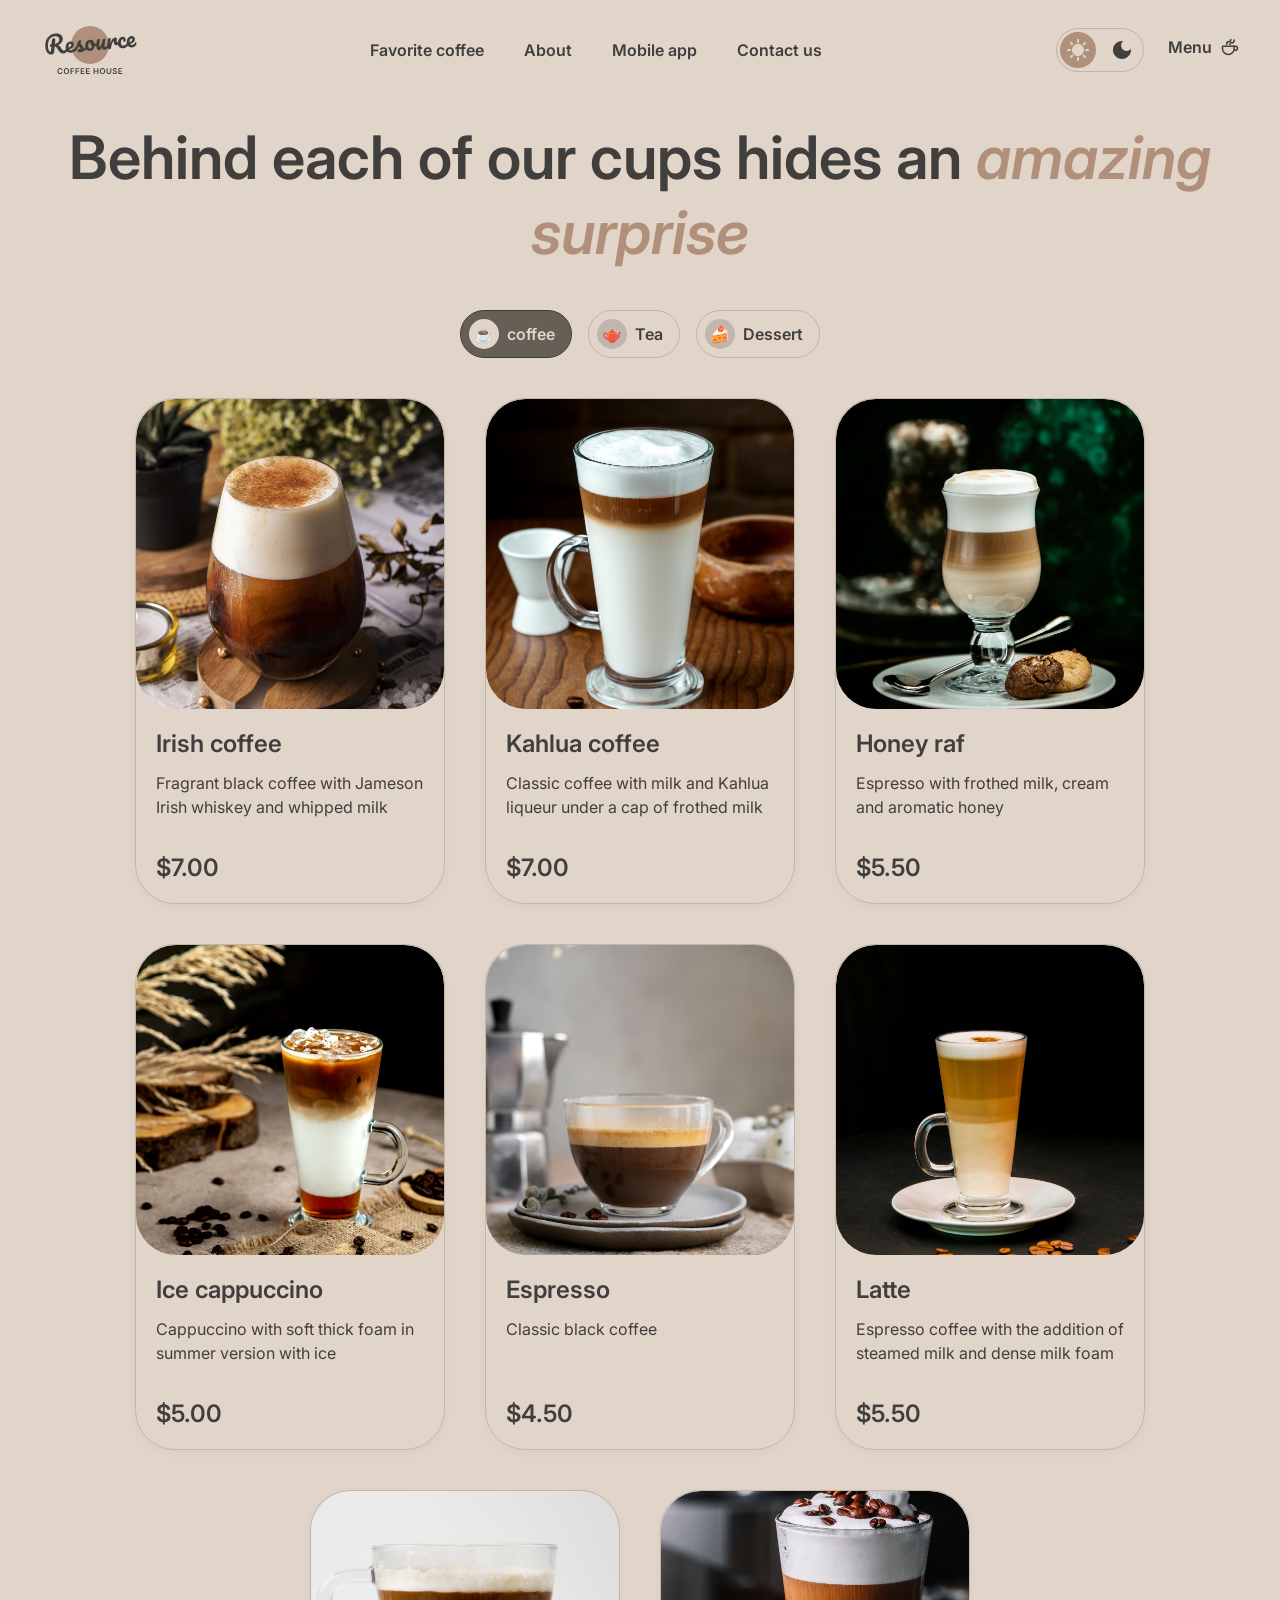
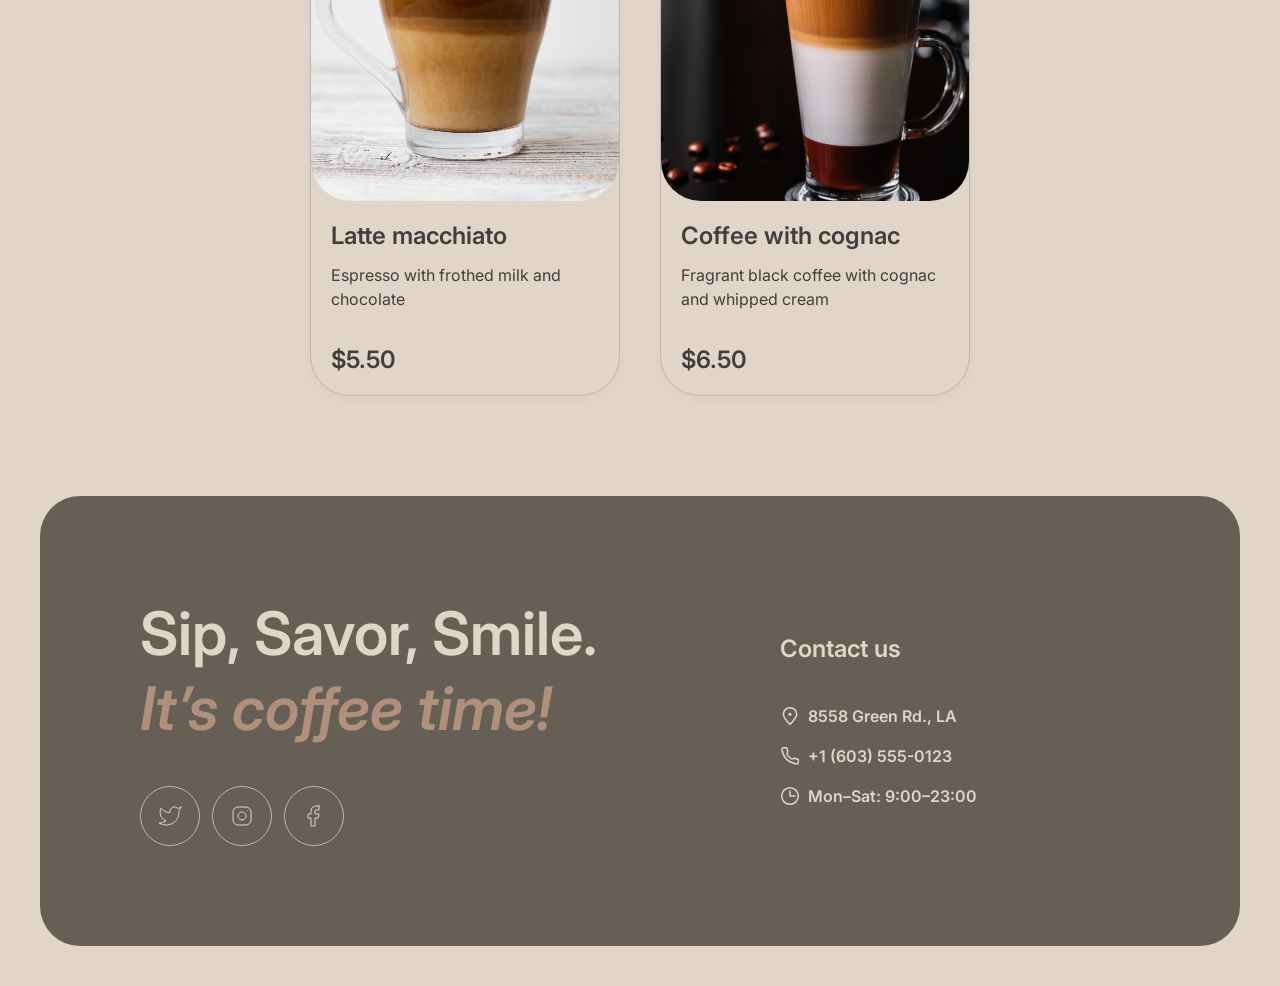
==== commit 59c7c06b: "feat: add modal window with prices" ====
--- a/menu.html
+++ b/menu.html
@@ -169,5 +169,10 @@
             </div>
         </div>
     </footer>
+    <div class="modal-overlay" id="product-modal">
+        <div class="modal-window">
+            <div class="modal-content" id="modal-content"></div>
+        </div>
+    </div>
 </body>
 </html>
--- a/styles/menu.css
+++ b/styles/menu.css
@@ -10,6 +10,42 @@
     font-family: "Inter", sans-serif;
     font-optical-sizing: auto;
     transition: background-color 0.3s ease;
+}
+
+body.lock-scroll {
+    overflow: hidden;
+}
+
+.modal-overlay {
+    position: fixed;
+    top: 0;
+    left: 0;
+    width: 100%;
+    height: 100%;
+    z-index: 10000;
+    background-color: rgba(64, 63, 61, 0.8);
+    opacity: 0;
+    pointer-events: none;
+    transition: opacity 0.3s ease;
+    display: flex;
+    justify-content: center;
+    align-items: center;
+}
+
+.modal-overlay.is-open {
+    opacity: 1;
+    pointer-events: auto;
+}
+
+.modal-window {
+    background-color: var(--modal-window);
+    max-width: 800px;
+    border-radius: 40px;
+    padding: 16px;
+    position: relative;
+    display: flex;
+    flex-direction: column;
+    box-shadow: 0 4px 40px rgba(0, 0, 0, 0.2);
 }
 
 .header {
@@ -326,8 +362,12 @@
     border: 1px solid var(--color-silk);
     border-radius: 40px;
     overflow: hidden;
-    transition: all 0.3s ease;
     height: 506px;
+
+    box-shadow: 0 4px 12px rgba(0, 0, 0, 0.03);
+    transition: transform 0.4s cubic-bezier(0.25, 1, 0.5, 1),
+                box-shadow 0.4s ease,
+                border-color 0.3s ease;
 }
 
 .menu-list__image-box {
@@ -490,6 +530,126 @@
     font-weight: 600;
     line-height: 1.5;
     color: #E1D4C9;
+}
+
+.product {
+    display: flex;
+    flex-direction: column;
+    row-gap: 20px;
+}
+
+.product__title {
+    display: flex;
+    flex-direction: column;
+    row-gap: 12px;
+}
+
+.product__name {
+    font-size: 24px;
+    font-weight: 600;
+    line-height: 1.25;
+}
+
+.product__description {
+    font-size: 16px;
+    font-weight: 400;
+    line-height: 1.5;
+    max-width: 310px;
+    width: 100%;
+    color: var(--navigation-item-color);
+}
+
+.product__form {
+    display: flex;
+    flex-direction: column;
+    row-gap: 20px;
+}
+
+.product-section {
+    display: flex;
+    flex-direction: column;
+    row-gap: 8px;
+}
+
+.product-options {
+    display: flex;
+    flex-wrap: wrap;
+    gap: 8px;
+}
+
+.option-button {
+    display: inline-flex;
+    align-items: center;
+    padding: 8px 16px 8px 8px;
+    border: 1px solid var(--color-silk);
+    border-radius: 100px;
+    cursor: pointer;
+    column-gap: 8px;
+    transition: all 0.3s ease;
+    position: relative;
+}
+
+.option-button input {
+    position: absolute;
+    opacity: 0;
+    width: 0;
+    height: 0;
+}
+
+.option-button__icon {
+    display: flex;
+    align-items: center;
+    justify-content: center;
+    width: 30px;
+    height: 30px;
+    background-color: var(--color-silk);
+    border-radius: 50%;
+    font-size: 16px;
+    font-weight: 600;
+    color: var(--color-tuatara);
+    transition: background-color 0.3s ease;
+}
+
+.option-button__text {
+    font-size: 16px;
+    font-weight: 600;
+    color: var(--color-tuatara);
+}
+
+.option-button:has(input:checked) {
+    background-color: var(--button-app-color);
+}
+
+.option-button:has(input:checked) .option-button__text {
+    color: #E1D4C9;
+}
+
+.option-button:has(input:checked) .option-button__icon {
+    background-color: var(--header-text-color);
+}
+
+.product__total {
+    display: flex;
+    justify-content: space-between;
+    align-items: center;
+    font-size: 24px;
+    font-weight: 600;
+    line-height: 1.25;
+    color: var(--color-tuatara);
+}
+
+.product-info {
+    border-top: 1px solid var(--color-silk);
+    padding: 12px 0;
+    display: flex;
+    align-items: flex-start;
+    column-gap: 8px;
+}
+
+.product-info__text {
+    font-size: 10px;
+    font-weight: 600;
+    line-height: 1.4;
 }
 
 @media screen and (min-width: 768px) {
@@ -701,4 +861,19 @@
         color: #E1D4C9;
         transition: color 0.3s ease;
     }
-}
+
+    .menu-list__item:hover {
+        transform: translateY(-8px);
+        box-shadow: 0 12px 28px rgba(41, 40, 38, 0.12);
+        border-color: var(--color-bright-green);
+        cursor: pointer;
+    }
+
+    .menu-list__item:hover .menu-list__img {
+        transform: scale(1);
+    }
+
+    .dark-theme .menu-list__item:hover {
+        box-shadow: 0 12px 28px rgba(0, 0, 0, 0.4);
+    }
+}
